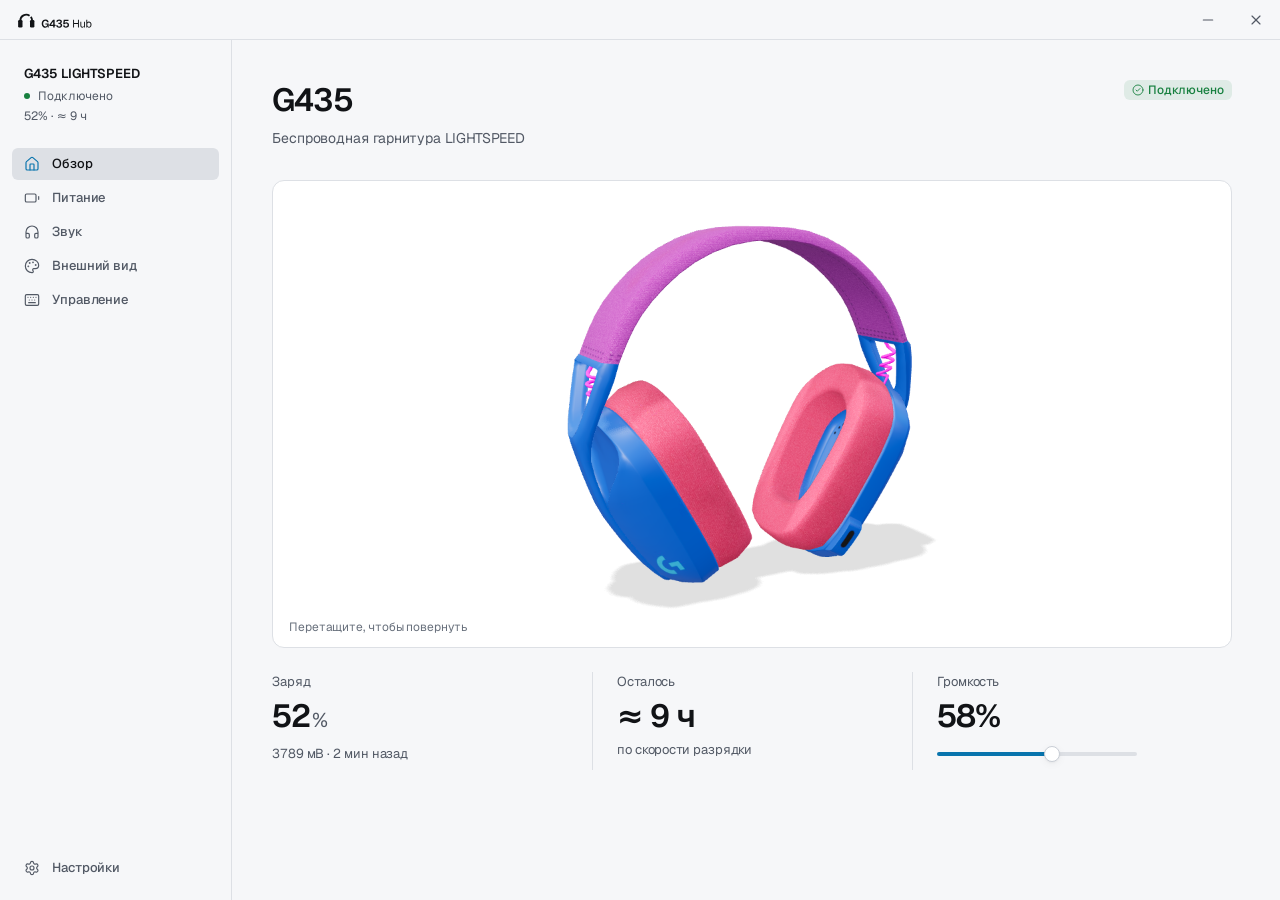
==== hub/ui/index.html @ 9da5a619 "G435 Hub 1.0.0 Battery level, volume and a 3D model for the Logitech G435 LIGHTSPEED (dongle 046D:0A" ====
<!doctype html>
<html lang="ru">
<head>
<meta charset="utf-8">
<meta name="viewport" content="width=device-width, initial-scale=1">
<title>G435 Hub</title>
<link rel="icon" href="brand/favicon.svg" type="image/svg+xml">
<link rel="stylesheet" href="fonts/fonts.css">
<link rel="stylesheet" href="tokens.css">
<link rel="stylesheet" href="components.css">
<link rel="stylesheet" href="app.css">
<script type="importmap">
{ "imports": { "three": "./vendor/three.module.js", "three/addons/": "./vendor/addons/" } }
</script>
</head>
<body>
<header class="titlebar" data-tauri-drag-region>
  <span class="titlebar__logo" data-tauri-drag-region aria-label="G435 Hub">
    <svg class="logo" viewBox="0 0 124 32" aria-hidden="true" data-tauri-drag-region><use href="#logo-full"/></svg>
  </span>
  <div class="titlebar__controls">
    <button class="win-btn" id="btn-min" aria-label="Свернуть" title="Свернуть"><svg class="icon"><use href="icons.svg#i-minus"/></svg></button>
    <button class="win-btn win-btn--close" id="btn-close" aria-label="Закрыть в трей" title="Закрыть. Заряд останется в трее"><svg class="icon"><use href="icons.svg#i-x"/></svg></button>
  </div>
</header>

<div class="shell">
  <nav class="sidebar" aria-label="Разделы">
    <div class="device" id="device">
      <p class="device__name">G435 LIGHTSPEED</p>
      <p class="device__status"><span class="dot" id="dev-dot"></span><span id="dev-status">Поиск донгла…</span></p>
      <p class="device__battery num" id="dev-battery"></p>
    </div>
    <ul class="nav">
      <li><a class="nav__item" href="#overview" data-route="overview"><svg class="icon"><use href="icons.svg#i-house"/></svg>Обзор</a></li>
      <li><a class="nav__item" href="#power" data-route="power"><svg class="icon"><use href="icons.svg#i-battery"/></svg>Питание</a></li>
      <li><a class="nav__item" href="#sound" data-route="sound"><svg class="icon"><use href="icons.svg#i-headphones"/></svg>Звук</a></li>
      <li><a class="nav__item" href="#look" data-route="look"><svg class="icon"><use href="icons.svg#i-palette"/></svg>Внешний вид</a></li>
      <li><a class="nav__item" href="#controls" data-route="controls"><svg class="icon"><use href="icons.svg#i-keyboard"/></svg>Управление</a></li>
    </ul>
    <ul class="nav nav--bottom">
      <li><a class="nav__item" href="#settings" data-route="settings"><svg class="icon"><use href="icons.svg#i-settings"/></svg>Настройки</a></li>
    </ul>
  </nav>

  <main class="main" id="main">
    <!-- ===================== Обзор ===================== -->
    <section class="page page--wide" data-page="overview" aria-labelledby="h-overview">
      <header class="page__head">
        <div>
          <h1 class="t-h1" id="h-overview">G435</h1>
          <p class="page__lead">Беспроводная гарнитура LIGHTSPEED</p>
        </div>
        <span class="badge" id="ov-badge">Поиск донгла…</span>
      </header>
      <div class="stage" data-stage>
        <div class="stage__empty" id="ov-empty" hidden></div>
      </div>
      <dl class="stats" id="ov-stats">
        <div class="stat">
          <dt>Заряд</dt>
          <dd class="stat__value num" id="ov-pct"><span class="skeleton" style="width:72px;height:32px"></span></dd>
          <dd class="stat__meta num" id="ov-mv"></dd>
        </div>
        <div class="stat">
          <dt>Осталось</dt>
          <dd class="stat__value num" id="ov-left"><span class="skeleton" style="width:64px;height:32px"></span></dd>
          <dd class="stat__meta" id="ov-left-src"></dd>
        </div>
        <div class="stat">
          <dt>Громкость</dt>
          <dd class="stat__value num" id="ov-vol">—</dd>
          <dd class="stat__meta"><input class="slider" type="range" min="0" max="100" id="ov-vol-range" aria-label="Громкость наушников"></dd>
        </div>
      </dl>
    </section>

    <!-- ===================== Питание ===================== -->
    <section class="page" data-page="power" aria-labelledby="h-power">
      <header class="page__head">
        <div>
          <h1 class="t-h2" id="h-power">Питание</h1>
          <p class="page__lead">Гарнитура сообщает только напряжение, процент — оценка по кривой разрядки.</p>
        </div>
      </header>
      <div id="power-empty" hidden></div>
      <div id="power-body">
        <div class="reading">
          <div>
            <p class="reading__value num"><span id="pw-pct"><span class="skeleton" style="width:120px;height:48px"></span></span><span class="reading__unit">%</span></p>
            <p class="reading__meta num" id="pw-meta"></p>
          </div>
          <div class="reading__aside">
            <span class="badge badge--accent" id="pw-charging" hidden>Заряжается</span>
            <button class="btn btn--primary" id="btn-refresh"><svg class="icon"><use href="icons.svg#i-refresh-cw"/></svg>Обновить заряд</button>
          </div>
        </div>
        <div class="notice notice--warning" id="pw-off" hidden>
          <svg class="icon"><use href="icons.svg#i-power"/></svg>
          <p>Гарнитура выключена — показан последний замер. Включите её, и заряд обновится сам.</p>
        </div>
        <div class="notice" id="pw-deferred" hidden>
          <svg class="icon"><use href="icons.svg#i-clock"/></svg>
          <p>В наушниках играет звук — плановое чтение ждёт паузы, но не дольше 30 минут. Кнопка «Обновить заряд» читает сразу.</p>
        </div>
        <div class="notice notice--error" id="pw-error" hidden>
          <svg class="icon"><use href="icons.svg#i-circle-alert"/></svg>
          <p id="pw-error-text"></p>
        </div>

        <figure class="chart card" id="chart">
          <figcaption class="chart__head">
            <span class="chart__title" id="chart-title">Заряд за сутки</span>
            <span class="chart__legend num" id="chart-range"></span>
          </figcaption>
          <div class="chart__plot" id="chart-plot">
            <svg class="chart__svg" id="chart-svg" role="img" aria-labelledby="chart-title"></svg>
            <div class="chart__tip" id="chart-tip" hidden><strong class="num" id="tip-value"></strong><span class="num" id="tip-time"></span></div>
          </div>
          <div class="chart__empty" id="chart-empty" hidden>
            <p class="t-small">График появится после второго замера. По умолчанию заряд читается раз в 15 минут.</p>
          </div>
          <table class="sr-only" id="chart-table"><caption>Замеры заряда</caption><thead><tr><th>Время</th><th>Заряд</th><th>Напряжение</th></tr></thead><tbody></tbody></table>
        </figure>

        <dl class="rows">
          <div class="row">
            <dt>Осталось<span class="row__hint" id="pw-left-src">Оценка появится после первого замера</span></dt>
            <dd class="num" id="pw-left">—</dd>
          </div>
          <div class="row">
            <dt>Автоопрос<span class="row__hint">Если звука нет больше 20 минут — раз в час, чтобы гарнитура могла выключиться</span></dt>
            <dd>
              <div class="dropdown" id="poll">
                <button class="btn dropdown__trigger" aria-haspopup="listbox" aria-expanded="false"><span>Каждые 15 минут</span><svg class="icon"><use href="icons.svg#i-chevron-down"/></svg></button>
                <ul class="menu menu--right" role="listbox" tabindex="-1">
                  <li class="menu__item" role="option" data-value="5">Каждые 5 минут<svg class="icon"><use href="icons.svg#i-check"/></svg></li>
                  <li class="menu__item" role="option" data-value="15">Каждые 15 минут<svg class="icon"><use href="icons.svg#i-check"/></svg></li>
                  <li class="menu__item" role="option" data-value="30">Каждые 30 минут<svg class="icon"><use href="icons.svg#i-check"/></svg></li>
                  <li class="menu__item" role="option" data-value="0">Только вручную<svg class="icon"><use href="icons.svg#i-check"/></svg></li>
                </ul>
              </div>
            </dd>
          </div>
        </dl>
      </div>
    </section>

    <!-- ===================== Звук ===================== -->
    <section class="page" data-page="sound" aria-labelledby="h-sound">
      <header class="page__head">
        <div>
          <h1 class="t-h2" id="h-sound">Звук</h1>
          <p class="page__lead">Громкость устройств G435 в Windows. Кнопки на чашке меняют её же.</p>
        </div>
      </header>
      <section class="group" aria-labelledby="h-hp">
        <h2 class="group__title" id="h-hp">Наушники</h2>
        <div class="level card" id="lv-headphones">
          <div class="level__head"><span class="level__label">Громкость</span><output class="level__value num" id="v-headphones">—</output></div>
          <div class="level__body">
            <input class="slider" type="range" min="0" max="100" id="r-headphones" aria-label="Громкость наушников">
            <button class="btn btn--icon" id="m-headphones" aria-pressed="false" aria-label="Выключить звук"><svg class="icon"><use href="icons.svg#i-volume-2"/></svg></button>
          </div>
        </div>
      </section>
      <section class="group" aria-labelledby="h-mic">
        <h2 class="group__title" id="h-mic">Микрофон</h2>
        <div class="level card" id="lv-microphone">
          <div class="level__head"><span class="level__label">Уровень записи</span><output class="level__value num" id="v-microphone">—</output></div>
          <div class="level__body">
            <input class="slider" type="range" min="0" max="100" id="r-microphone" aria-label="Уровень микрофона">
            <button class="btn btn--icon" id="m-microphone" aria-pressed="false" aria-label="Выключить микрофон"><svg class="icon"><use href="icons.svg#i-mic"/></svg></button>
          </div>
        </div>
        <p class="group__note">Кнопка mute на гарнитуре глушит микрофон внутри неё и не сообщает об этом компьютеру, поэтому её состояние здесь не видно.</p>
      </section>
    </section>

    <!-- ===================== Внешний вид ===================== -->
    <section class="page page--wide" data-page="look" aria-labelledby="h-look">
      <header class="page__head">
        <div>
          <h1 class="t-h2" id="h-look">Внешний вид</h1>
          <p class="page__lead">Цвет модели в приложении. На гарнитуру не влияет.</p>
        </div>
      </header>
      <div class="stage stage--short" data-stage></div>
      <div class="swatches" role="radiogroup" aria-label="Расцветка" id="swatches"></div>
    </section>

    <!-- ===================== Управление ===================== -->
    <section class="page" data-page="controls" aria-labelledby="h-controls">
      <header class="page__head">
        <div>
          <h1 class="t-h2" id="h-controls">Управление</h1>
          <p class="page__lead">Эти функции живут в прошивке и настраиваются только кнопками на гарнитуре.</p>
        </div>
      </header>
      <dl class="rows combos">
        <div class="row"><dt><kbd>Питание</kbd></dt><dd>Коротко — цвет индикатора показывает заряд: зелёный <span class="nowrap">31–100%</span>, красный <span class="nowrap">15–30%</span>, мигающий красный — меньше 15%.</dd></div>
        <div class="row"><dt><kbd>Mute</kbd><kbd>×2</kbd></dt><dd>Включить или выключить самопрослушивание.</dd></div>
        <div class="row"><dt><kbd>Mute</kbd><kbd>Vol ±</kbd></dt><dd>Громкость самопрослушивания.</dd></div>
        <div class="row"><dt><kbd>Mute</kbd><kbd>Vol ±</kbd><kbd>3 с</kbd></dt><dd>Ограничитель громкости: 85 или 100 дБ.</dd></div>
      </dl>
      <p class="group__note">Без активности гарнитура выключается сама через 30 минут.</p>
    </section>

    <!-- ===================== Настройки ===================== -->
    <section class="page" data-page="settings" aria-labelledby="h-settings">
      <header class="page__head">
        <div>
          <h1 class="t-h2" id="h-settings">Настройки</h1>
          <p class="page__lead">Хаб работает в трее, даже когда окно закрыто.</p>
        </div>
      </header>
      <section class="group" aria-labelledby="h-general">
        <h2 class="group__title" id="h-general">Общие</h2>
        <dl class="rows">
          <div class="row">
            <dt>Тема</dt>
            <dd><div class="segmented" role="radiogroup" aria-label="Тема" id="theme">
              <button role="radio" data-theme-value="system"><svg class="icon"><use href="icons.svg#i-monitor"/></svg>Система</button>
              <button role="radio" data-theme-value="light"><svg class="icon"><use href="icons.svg#i-sun"/></svg>Светлая</button>
              <button role="radio" data-theme-value="dark"><svg class="icon"><use href="icons.svg#i-moon"/></svg>Тёмная</button>
            </div></dd>
          </div>
          <div class="row">
            <dt id="l-autostart">Запускать вместе с Windows<span class="row__hint">Сразу в трей, без окна</span></dt>
            <dd><button class="switch" role="switch" aria-checked="false" aria-labelledby="l-autostart" id="autostart"></button></dd>
          </div>
        </dl>
      </section>
      <section class="group" aria-labelledby="h-alerts">
        <h2 class="group__title" id="h-alerts">Уведомления</h2>
        <dl class="rows">
          <div class="row">
            <dt>Предупреждать о низком заряде<span class="row__hint">Ещё одно уведомление придёт при 5%</span></dt>
            <dd>
              <label class="field field--suffix field--inline" id="alert-field">
                <span class="sr-only">Порог, процентов</span>
                <span class="field__control"><input class="input" id="alert" inputmode="numeric" maxlength="2" value="15"><span class="field__suffix">%</span></span>
                <span class="field__hint" id="alert-hint" hidden>От 5 до 50</span>
              </label>
            </dd>
          </div>
        </dl>
      </section>
      <section class="group" aria-labelledby="h-data">
        <h2 class="group__title" id="h-data">Данные</h2>
        <dl class="rows">
          <div class="row">
            <dt>История заряда<span class="row__hint num" id="hist-count">Хранится 7 дней на этом компьютере</span></dt>
            <dd><button class="btn btn--danger" id="btn-clear">Очистить</button></dd>
          </div>
        </dl>
      </section>
      <section class="group" aria-labelledby="h-about">
        <h2 class="group__title" id="h-about">О программе</h2>
        <dl class="rows about">
          <div class="row"><dt>Версия</dt><dd class="num">0.3.0 · донгл 046D:0ACB</dd></div>
          <div class="row"><dt>Протокол батареи</dt><dd><a href="https://github.com/deddroid/logitech-g435-battery" target="_blank" rel="noopener">deddroid/logitech-g435-battery</a>, MIT</dd></div>
          <div class="row"><dt>3D-модель</dt><dd><a href="https://sketchfab.com/3d-models/fone-logitech-g435-d4cc71d02f6f40a48441f9045fe4e1ae" target="_blank" rel="noopener">Fone Logitech G435</a> — VagnerZNMods, CC-BY-4.0</dd></div>
          <div class="row"><dt>Шрифт и иконки</dt><dd>Geist (OFL), Lucide (ISC)</dd></div>
        </dl>
        <p class="group__note">Неофициальная программа, не связана с Logitech.</p>
      </section>
    </section>
  </main>
</div>

<dialog class="modal" id="modal-clear" aria-labelledby="mc-title">
  <form method="dialog">
    <div class="modal__body">
      <h3 class="modal__title" id="mc-title">Очистить историю заряда?</h3>
      <p class="modal__text">График и оценка «осталось» начнут считаться заново. Текущий заряд не изменится.</p>
    </div>
    <div class="modal__footer">
      <button class="btn btn--ghost" value="cancel">Отмена</button>
      <button class="btn btn--danger" value="confirm" id="mc-confirm">Очистить</button>
    </div>
  </form>
</dialog>
<div class="toasts" id="toasts" aria-live="polite"></div>

<svg width="0" height="0" style="position:absolute" aria-hidden="true">
  <symbol id="logo-full" viewBox="0 0 124 32"><path d="M6.5 17A9.5 9.5 0 0 1 21.31 9.12M23.28 10.89A9.5 9.5 0 0 1 25.5 17" fill="none" stroke="currentColor" stroke-width="3"/><rect x="3" y="16" width="7" height="12" rx="2" fill="currentColor"/><rect x="22" y="16" width="7" height="12" rx="2" fill="currentColor"/><path d="M46.46 28.28L46.46 28.28Q44.68 28.28 43.40 27.45Q42.11 26.61 41.43 25.15Q40.76 23.69 40.76 21.77L40.76 21.77Q40.76 19.88 41.45 18.40Q42.15 16.93 43.45 16.07Q44.75 15.22 46.58 15.22L46.58 15.22Q48.17 15.22 49.25 15.76Q50.33 16.31 50.99 17.28Q51.64 18.25 51.90 19.51L51.90 19.51L49.51 19.64Q49.31 18.53 48.63 17.87Q47.94 17.21 46.60 17.21L46.60 17.21Q45.40 17.21 44.64 17.82Q43.87 18.44 43.49 19.47Q43.12 20.50 43.12 21.77L43.12 21.77Q43.12 23.07 43.49 24.09Q43.86 25.11 44.64 25.70Q45.42 26.29 46.62 26.29L46.62 26.29Q47.55 26.29 48.22 25.90Q48.89 25.52 49.28 24.85Q49.67 24.18 49.70 23.33L49.70 23.33L46.62 23.33L46.62 21.56L51.94 21.56L51.94 28L50.46 28L50.35 26.12Q49.88 27.10 48.83 27.69Q47.78 28.28 46.46 28.28ZM61.44 28L59.15 28L59.15 25.50L52.89 25.50L52.89 23.63L58.79 15.50L61.44 15.50L61.44 23.51L62.94 23.51L62.94 25.50L61.44 25.50L61.44 28ZM59.15 18.48L55.39 23.51L59.15 23.51L59.15 18.48ZM68.61 28.28L68.61 28.28Q66.37 28.28 65.16 27.24Q63.94 26.20 63.86 24.48L63.86 24.48L66.20 24.37Q66.29 25.38 66.94 25.83Q67.59 26.29 68.61 26.29L68.61 26.29Q69.65 26.29 70.37 25.83Q71.09 25.38 71.09 24.37L71.09 24.37Q71.09 23.37 70.40 22.87Q69.72 22.37 68.57 22.37L68.57 22.37L67.48 22.37L67.48 20.55L68.57 20.55Q69.47 20.55 70.08 20.17Q70.69 19.80 70.69 18.90L70.69 18.90Q70.69 18.11 70.18 17.66Q69.67 17.21 68.63 17.21L68.63 17.21Q67.57 17.21 67.04 17.63Q66.51 18.05 66.43 18.74L66.43 18.74L64.08 18.62Q64.26 17.08 65.44 16.15Q66.62 15.22 68.63 15.22L68.63 15.22Q70.74 15.22 71.89 16.15Q73.05 17.08 73.05 18.69L73.05 18.69Q73.05 20.66 70.86 21.35L70.86 21.35Q72.10 21.68 72.77 22.50Q73.45 23.32 73.45 24.50L73.45 24.50Q73.45 25.69 72.85 26.54Q72.25 27.38 71.16 27.83Q70.07 28.28 68.61 28.28ZM79.65 28.28L79.65 28.28Q77.46 28.28 76.26 27.28Q75.05 26.27 74.91 24.64L74.91 24.64L77.25 24.51Q77.39 25.39 78.02 25.83Q78.64 26.27 79.65 26.27L79.65 26.27Q80.79 26.27 81.43 25.65Q82.08 25.02 82.08 23.88L82.08 23.88Q82.08 22.79 81.43 22.13Q80.77 21.47 79.63 21.47L79.63 21.47Q78.84 21.47 78.25 21.81Q77.66 22.15 77.39 22.72L77.39 22.72L75.07 22.72L75.93 15.50L83.59 15.50L83.59 17.49L77.92 17.49L77.52 20.68Q78.50 19.67 80.25 19.67L80.25 19.67Q81.51 19.67 82.46 20.22Q83.40 20.76 83.92 21.72Q84.44 22.68 84.44 23.88L84.44 23.88Q84.44 25.22 83.84 26.20Q83.24 27.19 82.17 27.74Q81.09 28.28 79.65 28.28ZM92.46 28L90.95 28L90.95 15.50L92.46 15.50L92.46 20.98L98.75 20.98L98.75 15.50L100.26 15.50L100.26 28L98.75 28L98.75 22.45L92.46 22.45L92.46 28ZM105.65 28.21L105.65 28.21Q104.26 28.21 103.42 27.27Q102.59 26.33 102.59 24.67L102.59 24.67L102.59 18.67L104.07 18.67L104.07 24.27Q104.07 25.62 104.55 26.27Q105.04 26.91 106.04 26.91L106.04 26.91Q107.15 26.91 107.78 26.20Q108.42 25.48 108.42 24.23L108.42 24.23L108.42 18.67L109.89 18.67L109.89 28L108.49 28L108.49 26.49Q107.71 28.21 105.65 28.21ZM116.37 28.21L116.37 28.21Q115.40 28.21 114.65 27.78Q113.89 27.35 113.49 26.59L113.49 26.59L113.43 28L112.10 28L112.10 15.50L113.57 15.50L113.57 19.97Q113.93 19.39 114.67 18.92Q115.40 18.46 116.37 18.46L116.37 18.46Q117.61 18.46 118.50 19.06Q119.40 19.65 119.89 20.75Q120.39 21.84 120.39 23.33L120.39 23.33Q120.39 24.83 119.89 25.92Q119.40 27.01 118.50 27.61Q117.61 28.21 116.37 28.21ZM116.29 26.80L116.29 26.80Q117.46 26.80 118.15 25.87Q118.84 24.94 118.84 23.33L118.84 23.33Q118.84 21.71 118.15 20.79Q117.46 19.87 116.32 19.87L116.32 19.87Q115.04 19.87 114.30 20.79Q113.57 21.71 113.57 23.33L113.57 23.33Q113.57 24.94 114.30 25.87Q115.02 26.80 116.29 26.80Z" fill="currentColor"/></symbol>
</svg>
<script type="module" src="app.js"></script>
</body>
</html>
---- hub/ui/fonts/fonts.css ----
@font-face{font-family:'Geist';font-style:normal;font-weight:400 600;font-display:block;src:url('geist-cyrillic.woff2') format('woff2');unicode-range:U+0301, U+0400-045F, U+0490-0491, U+04B0-04B1, U+2116;}
@font-face{font-family:'Geist';font-style:normal;font-weight:400 600;font-display:block;src:url('geist-latin.woff2') format('woff2');unicode-range:U+0000-00FF, U+0131, U+0152-0153, U+02BB-02BC, U+02C6, U+02DA, U+02DC, U+0304, U+0308, U+0329, U+2000-206F, U+20AC, U+2122, U+2191, U+2193, U+2212, U+2215, U+FEFF, U+FFFD;}
---- hub/ui/tokens.css ----
/* G435 Hub — дизайн-токены. Единственный источник цветов, шрифта, отступов, радиусов,
   теней и движения. Компоненты и экраны используют только эти переменные.
   Контраст проверен по WCAG 2.1 (scripts в истории коммитов): основной и приглушённый текст
   ≥ 4.5:1 в обеих темах; рамки намеренно низкоконтрастные (~1.3:1). */

:root {
  /* ---------- нейтральная шкала: холодный графит, оттенок ~220° ---------- */
  --n-0: #ffffff;
  --n-50: #f6f7f9;
  --n-100: #eceef1;
  --n-200: #dde0e5;
  --n-400: #9ea5b0;
  --n-500: #69717d;
  --n-600: #525965;
  --n-700: #2c3036;
  --n-800: #1b1d21;
  --n-900: #111316;

  /* ---------- акцент: «Lightspeed cyan», один оттенок, светлота под тему ---------- */
  --cyan-600: #0874ad; /* светлая тема: текст и заливка с белым текстом, 4.9:1 */
  --cyan-700: #06618f; /* светлая тема: нажатие */
  --cyan-300: #38bdf8; /* тёмная тема: текст и заливка с тёмным текстом, 7.9:1 */
  --cyan-200: #7dd3fc; /* тёмная тема: наведение */

  /* ---------- типографика ---------- */
  --font: "Geist", ui-sans-serif, system-ui, sans-serif;
  --w-regular: 400;
  --w-medium: 500;
  --w-semibold: 600;
  /* размер / межстрочный (кратен 4) / трекинг */
  --t-12: 12px; --lh-12: 16px; --ls-12: 0.01em;
  --t-13: 13px; --lh-13: 20px; --ls-13: 0;
  --t-14: 14px; --lh-14: 20px; --ls-14: -0.006em;
  --t-16: 16px; --lh-16: 24px; --ls-16: -0.011em;
  --t-20: 20px; --lh-20: 28px; --ls-20: -0.017em;
  --t-24: 24px; --lh-24: 32px; --ls-24: -0.021em;
  --t-32: 32px; --lh-32: 40px; --ls-32: -0.026em;
  --t-48: 48px; --lh-48: 52px; --ls-48: -0.034em;

  /* ---------- отступы: сетка 4/8 ---------- */
  --s-1: 4px;
  --s-2: 8px;
  --s-3: 12px;
  --s-4: 16px;
  --s-5: 20px;
  --s-6: 24px;
  --s-8: 32px;
  --s-10: 40px;
  --s-12: 48px;
  --s-16: 64px;

  /* ---------- радиусы: два значения ---------- */
  --r-control: 6px; /* кнопки, поля, пункты меню, чипы */
  --r-surface: 12px; /* карточки, модальные окна, всплывающие панели */

  /* ---------- движение ---------- */
  --dur: 160ms;
  --dur-slow: 200ms;
  --ease: cubic-bezier(0.16, 1, 0.3, 1); /* ease-out */

  /* ---------- размеры каркаса ---------- */
  --titlebar-h: 40px;
  --sidebar-w: 232px;
  --control-h: 32px;
  --control-h-lg: 40px;

  color-scheme: light;
}
[data-theme="light"] { color-scheme: light; }

/* ---------- семантика: светлая тема ---------- */
:root,
[data-theme="light"] {
  --bg: var(--n-50);
  --surface: var(--n-0);
  --surface-raised: var(--n-0);
  --hover: var(--n-100);
  --active: var(--n-200);
  --border: var(--n-200);
  --border-strong: #c9ced6;
  --text: var(--n-900);
  --text-muted: var(--n-600);
  --text-subtle: var(--n-500);
  --text-disabled: var(--n-400);

  --accent: var(--cyan-600);
  --accent-hover: var(--cyan-700);
  --accent-text: var(--cyan-600);
  --on-accent: var(--n-0);
  --accent-soft: rgba(8, 116, 173, 0.08);
  --focus-ring: rgba(8, 116, 173, 0.45);

  --success: #17803f;
  --success-soft: rgba(23, 128, 63, 0.1);
  --warning: #a1660c;
  --warning-soft: rgba(161, 102, 12, 0.1);
  --error: #c93838;
  --error-soft: rgba(201, 56, 56, 0.08);

  --shadow-1: 0 1px 2px rgba(17, 19, 22, 0.04);
  --shadow-2: 0 2px 8px rgba(17, 19, 22, 0.05), 0 1px 2px rgba(17, 19, 22, 0.04);
  --shadow-3: 0 12px 32px rgba(17, 19, 22, 0.08), 0 2px 6px rgba(17, 19, 22, 0.04);
  --scrim: rgba(17, 19, 22, 0.32);
  --skeleton: #e7eaee;
  --skeleton-shine: #f1f3f5;
}

/* ---------- семантика: тёмная тема ---------- */
@media (prefers-color-scheme: dark) {
  :root:not([data-theme="light"]) {
    color-scheme: dark;
    --bg: var(--n-900);
    --surface: var(--n-800);
    --surface-raised: #212429;
    --hover: #24272c;
    --active: var(--n-700);
    --border: var(--n-700);
    --border-strong: #3a3f47;
    --text: var(--n-50);
    --text-muted: var(--n-400);
    --text-subtle: var(--n-400);
    --text-disabled: var(--n-500);

    --accent: var(--cyan-300);
    --accent-hover: var(--cyan-200);
    --accent-text: var(--cyan-300);
    --on-accent: var(--n-900);
    --accent-soft: rgba(56, 189, 248, 0.1);
    --focus-ring: rgba(56, 189, 248, 0.5);

    --success: #4cc27a;
    --success-soft: rgba(76, 194, 122, 0.12);
    --warning: #f0b23f;
    --warning-soft: rgba(240, 178, 63, 0.12);
    --error: #ff6b6b;
    --error-soft: rgba(255, 107, 107, 0.12);

    --shadow-1: 0 1px 2px rgba(0, 0, 0, 0.24);
    --shadow-2: 0 2px 8px rgba(0, 0, 0, 0.28), 0 1px 2px rgba(0, 0, 0, 0.2);
    --shadow-3: 0 12px 32px rgba(0, 0, 0, 0.36), 0 2px 6px rgba(0, 0, 0, 0.2);
    --scrim: rgba(0, 0, 0, 0.5);
    --skeleton: #22252a;
    --skeleton-shine: #2a2d33;
  }
}
[data-theme="dark"] {
  color-scheme: dark;
  --bg: var(--n-900);
  --surface: var(--n-800);
  --surface-raised: #212429;
  --hover: #24272c;
  --active: var(--n-700);
  --border: var(--n-700);
  --border-strong: #3a3f47;
  --text: var(--n-50);
  --text-muted: var(--n-400);
  --text-subtle: var(--n-400);
  --text-disabled: var(--n-500);

  --accent: var(--cyan-300);
  --accent-hover: var(--cyan-200);
  --accent-text: var(--cyan-300);
  --on-accent: var(--n-900);
  --accent-soft: rgba(56, 189, 248, 0.1);
  --focus-ring: rgba(56, 189, 248, 0.5);

  --success: #4cc27a;
  --success-soft: rgba(76, 194, 122, 0.12);
  --warning: #f0b23f;
  --warning-soft: rgba(240, 178, 63, 0.12);
  --error: #ff6b6b;
  --error-soft: rgba(255, 107, 107, 0.12);

  --shadow-1: 0 1px 2px rgba(0, 0, 0, 0.24);
  --shadow-2: 0 2px 8px rgba(0, 0, 0, 0.28), 0 1px 2px rgba(0, 0, 0, 0.2);
  --shadow-3: 0 12px 32px rgba(0, 0, 0, 0.36), 0 2px 6px rgba(0, 0, 0, 0.2);
  --scrim: rgba(0, 0, 0, 0.5);
  --skeleton: #22252a;
  --skeleton-shine: #2a2d33;
}

/* ---------- типографские роли ---------- */
.t-display { font: var(--w-semibold) var(--t-48)/var(--lh-48) var(--font); letter-spacing: var(--ls-48); }
.t-h1 { font: var(--w-semibold) var(--t-32)/var(--lh-32) var(--font); letter-spacing: var(--ls-32); }
.t-h2 { font: var(--w-semibold) var(--t-24)/var(--lh-24) var(--font); letter-spacing: var(--ls-24); }
.t-h3 { font: var(--w-semibold) var(--t-20)/var(--lh-20) var(--font); letter-spacing: var(--ls-20); }
.t-body-lg { font: var(--w-regular) var(--t-16)/var(--lh-16) var(--font); letter-spacing: var(--ls-16); }
.t-body { font: var(--w-regular) var(--t-14)/var(--lh-14) var(--font); letter-spacing: var(--ls-14); }
.t-small { font: var(--w-regular) var(--t-13)/var(--lh-13) var(--font); letter-spacing: var(--ls-13); }
.t-caption { font: var(--w-medium) var(--t-12)/var(--lh-12) var(--font); letter-spacing: var(--ls-12); }
.num { font-variant-numeric: tabular-nums; }
---- hub/ui/components.css ----
/* G435 Hub — компоненты. Только токены из tokens.css.
   Классы .is-hover/.is-focus/.is-active — для витрины состояний (components.html). */

/* ---------- база ---------- */
*, *::before, *::after { box-sizing: border-box; }
html, body { margin: 0; }
body {
  background: var(--bg);
  color: var(--text);
  font: var(--w-regular) var(--t-14)/var(--lh-14) var(--font);
  letter-spacing: var(--ls-14);
  -webkit-font-smoothing: antialiased;
  font-feature-settings: "ss01" 0;
}
button, input, select, textarea { font: inherit; color: inherit; letter-spacing: inherit; }
button { cursor: pointer; background: none; border: 0; padding: 0; }
[hidden] { display: none !important; }
::-webkit-scrollbar { width: 8px; height: 8px; }
::-webkit-scrollbar-thumb { background: var(--border-strong); border-radius: var(--r-control); border: 2px solid var(--bg); }
::-webkit-scrollbar-track { background: transparent; }
a { color: var(--accent-text); text-decoration: none; }
a:hover { text-decoration: underline; text-underline-offset: 3px; }
:focus-visible { outline: 2px solid var(--focus-ring); outline-offset: 2px; }
.icon {
  width: 16px; height: 16px; flex: none;
  fill: none; stroke: currentColor; stroke-width: 1.75; stroke-linecap: round; stroke-linejoin: round;
}
.icon--20 { width: 20px; height: 20px; }
.icon--24 { width: 24px; height: 24px; }
.sr-only {
  position: absolute; width: 1px; height: 1px; padding: 0; margin: -1px; overflow: hidden;
  clip: rect(0, 0, 0, 0); white-space: nowrap; border: 0;
}
@keyframes spin { to { transform: rotate(360deg); } }
.spinner { animation: spin 0.9s linear infinite; }

/* ---------- Button ---------- */
.btn {
  position: relative;
  display: inline-flex; align-items: center; justify-content: center; gap: var(--s-2);
  height: var(--control-h); padding: 0 var(--s-3);
  border-radius: var(--r-control);
  border: 1px solid var(--border);
  background: var(--surface);
  color: var(--text);
  font-weight: var(--w-medium); font-size: var(--t-13); line-height: var(--lh-13); letter-spacing: var(--ls-13);
  white-space: nowrap;
  box-shadow: var(--shadow-1);
  transition: background var(--dur) var(--ease), border-color var(--dur) var(--ease), color var(--dur) var(--ease);
}
.btn .icon { margin-left: -2px; }
.btn:hover, .btn.is-hover { background: var(--hover); border-color: var(--border-strong); }
.btn:active, .btn.is-active { background: var(--active); }
.btn:focus-visible, .btn.is-focus { outline: 2px solid var(--focus-ring); outline-offset: 2px; }
.btn--primary { background: var(--accent); border-color: transparent; color: var(--on-accent); }
.btn--primary:hover, .btn--primary.is-hover { background: var(--accent-hover); border-color: transparent; }
.btn--primary:active, .btn--primary.is-active { background: var(--accent-hover); filter: brightness(0.94); }
.btn--ghost { background: transparent; border-color: transparent; box-shadow: none; color: var(--text-muted); }
.btn--ghost:hover, .btn--ghost.is-hover { background: var(--hover); border-color: transparent; color: var(--text); }
.btn--ghost:active, .btn--ghost.is-active { background: var(--active); }
.btn--danger { color: var(--error); }
.btn--danger:hover, .btn--danger.is-hover { background: var(--error-soft); border-color: transparent; }
.btn--lg { height: var(--control-h-lg); padding: 0 var(--s-4); font-size: var(--t-14); line-height: var(--lh-14); }
.btn--icon { width: var(--control-h); padding: 0; }
.btn:disabled, .btn[aria-disabled="true"] {
  cursor: default; box-shadow: none; filter: none;
  background: var(--hover); border-color: transparent; color: var(--text-disabled);
}
.btn--ghost:disabled { background: transparent; }
.btn.is-loading { color: transparent !important; pointer-events: none; }
.btn.is-loading::after {
  content: ""; position: absolute; inset: 0; margin: auto; width: 14px; height: 14px; border-radius: 50%;
  border: 2px solid currentColor; border-right-color: transparent; animation: spin 0.8s linear infinite;
}
.btn--primary.is-loading::after { border-color: var(--on-accent); border-right-color: transparent; }
.btn.is-loading:not(.btn--primary)::after { border-color: var(--text-muted); border-right-color: transparent; }

/* ---------- Input ---------- */
.field { display: grid; gap: var(--s-2); }
.field__label { font-size: var(--t-13); line-height: var(--lh-13); font-weight: var(--w-medium); }
.field__hint { font-size: var(--t-12); line-height: var(--lh-12); color: var(--text-muted); letter-spacing: var(--ls-12); }
.field__control { position: relative; display: flex; align-items: center; }
.input {
  width: 100%; height: var(--control-h); padding: 0 var(--s-3);
  border-radius: var(--r-control); border: 1px solid var(--border); background: var(--surface);
  font-size: var(--t-14); font-variant-numeric: tabular-nums;
  transition: border-color var(--dur) var(--ease), box-shadow var(--dur) var(--ease);
}
.input::placeholder { color: var(--text-subtle); }
.input:hover, .input.is-hover { border-color: var(--border-strong); }
.input:focus-visible, .input.is-focus { outline: none; border-color: var(--accent); box-shadow: 0 0 0 3px var(--accent-soft); }
.input:disabled { background: var(--hover); color: var(--text-disabled); border-color: transparent; cursor: default; }
.field__suffix { position: absolute; right: var(--s-3); color: var(--text-muted); font-size: var(--t-13); pointer-events: none; }
.field--suffix .input { padding-right: var(--s-8); }
.field.is-invalid .input { border-color: var(--error); }
.field.is-invalid .input:focus-visible { box-shadow: 0 0 0 3px var(--error-soft); }
.field.is-invalid .field__hint { color: var(--error); }
.field.is-loading .field__suffix { display: none; }
.field.is-loading .field__control::after {
  content: ""; position: absolute; right: var(--s-3); width: 12px; height: 12px; border-radius: 50%;
  border: 2px solid var(--text-subtle); border-right-color: transparent; animation: spin 0.8s linear infinite;
}

/* ---------- Card ---------- */
.card {
  background: var(--surface); border: 1px solid var(--border); border-radius: var(--r-surface);
  padding: var(--s-6);
}
.card--interactive { cursor: pointer; text-align: left; width: 100%; transition: border-color var(--dur) var(--ease), background var(--dur) var(--ease); }
.card--interactive:hover, .card--interactive.is-hover { border-color: var(--border-strong); background: var(--surface-raised); }
.card--interactive:active, .card--interactive.is-active { background: var(--hover); }
.card--interactive:focus-visible, .card--interactive.is-focus { outline: 2px solid var(--focus-ring); outline-offset: 2px; }
.card--interactive[aria-checked="true"], .card--interactive[aria-pressed="true"] { border-color: var(--accent); box-shadow: 0 0 0 1px var(--accent); }
.card.is-disabled { opacity: 0.5; pointer-events: none; }
.card__title { margin: 0; font-size: var(--t-14); line-height: var(--lh-14); font-weight: var(--w-semibold); }
.card__meta { margin: var(--s-1) 0 0; font-size: var(--t-13); line-height: var(--lh-13); color: var(--text-muted); }

/* ---------- Switch ---------- */
.switch {
  position: relative; display: inline-flex; flex: none; width: 36px; height: 20px; border-radius: 10px;
  background: var(--active); transition: background var(--dur) var(--ease); cursor: pointer;
}
.switch::after {
  content: ""; position: absolute; top: 2px; left: 2px; width: 16px; height: 16px; border-radius: 8px;
  background: var(--n-0); box-shadow: var(--shadow-1); transition: transform var(--dur) var(--ease);
}
.switch[aria-checked="true"] { background: var(--accent); }
.switch[aria-checked="true"]::after { transform: translateX(16px); }
.switch:hover, .switch.is-hover { filter: brightness(0.97); }
.switch:disabled { opacity: 0.45; cursor: default; }

/* ---------- Slider ---------- */
.slider {
  -webkit-appearance: none; appearance: none; width: 100%; height: 20px; margin: 0; background: transparent;
  --fill: 50%; cursor: pointer;
}
.slider::-webkit-slider-runnable-track {
  height: 4px; border-radius: 2px;
  background: linear-gradient(90deg, var(--accent) var(--fill), var(--active) var(--fill));
}
.slider::-webkit-slider-thumb {
  -webkit-appearance: none; width: 16px; height: 16px; margin-top: -6px; border-radius: 8px;
  background: var(--n-0); border: 1px solid var(--border-strong); box-shadow: var(--shadow-2);
  transition: transform var(--dur) var(--ease);
}
.slider:hover::-webkit-slider-thumb { transform: scale(1.08); }
.slider:focus-visible { outline: none; }
.slider:focus-visible::-webkit-slider-thumb { box-shadow: 0 0 0 3px var(--focus-ring); }
.slider:disabled { cursor: default; }
.slider:disabled::-webkit-slider-runnable-track { background: var(--active); }
.slider:disabled::-webkit-slider-thumb { box-shadow: none; }

/* ---------- Segmented control ---------- */
.segmented { display: inline-flex; padding: 2px; gap: 2px; border-radius: var(--r-control); background: var(--hover); }
.segmented button {
  display: inline-flex; align-items: center; gap: var(--s-2); height: 28px; padding: 0 var(--s-3);
  border-radius: var(--r-control); color: var(--text-muted); font-size: var(--t-13); font-weight: var(--w-medium);
  transition: background var(--dur) var(--ease), color var(--dur) var(--ease);
}
.segmented button:hover { color: var(--text); }
.segmented button[aria-checked="true"] { background: var(--surface); color: var(--text); box-shadow: var(--shadow-1); }

/* ---------- Dropdown ---------- */
.dropdown { position: relative; display: inline-block; }
.dropdown__trigger { min-width: 168px; justify-content: space-between; }
.dropdown__trigger .icon { margin: 0 -2px 0 0; color: var(--text-muted); transition: transform var(--dur) var(--ease); }
.dropdown.is-open .dropdown__trigger .icon { transform: rotate(180deg); }
.menu {
  position: absolute; z-index: 40; top: calc(100% + var(--s-1)); left: 0; min-width: 100%;
  padding: var(--s-1); margin: 0; list-style: none;
  background: var(--surface-raised); border: 1px solid var(--border); border-radius: var(--r-control);
  box-shadow: var(--shadow-2);
  opacity: 0; transform: translateY(-4px); pointer-events: none; visibility: hidden;
  transition: opacity var(--dur) var(--ease), transform var(--dur) var(--ease), visibility 0s var(--dur);
}
.dropdown.is-open .menu { opacity: 1; transform: none; pointer-events: auto; visibility: visible; transition-delay: 0s; }
.menu__item {
  display: flex; align-items: center; justify-content: space-between; gap: var(--s-4);
  height: var(--control-h); padding: 0 var(--s-2) 0 var(--s-3); border-radius: var(--r-control);
  font-size: var(--t-13); cursor: pointer; white-space: nowrap;
}
.menu__item .icon { color: var(--accent-text); visibility: hidden; }
.menu__item[aria-selected="true"] .icon { visibility: visible; }
.menu__item:hover, .menu__item.is-active-desc { background: var(--hover); }
.menu__item[aria-disabled="true"] { color: var(--text-disabled); cursor: default; background: none; }

/* ---------- Badge ---------- */
.badge {
  display: inline-flex; align-items: center; gap: var(--s-1); height: 20px; padding: 0 var(--s-2);
  border-radius: var(--r-control); font-size: var(--t-12); line-height: var(--lh-12); font-weight: var(--w-medium);
  background: var(--hover); color: var(--text-muted); white-space: nowrap;
}
.badge .icon { width: 12px; height: 12px; }
.badge--success { background: var(--success-soft); color: var(--success); }
.badge--warning { background: var(--warning-soft); color: var(--warning); }
.badge--error { background: var(--error-soft); color: var(--error); }
.badge--accent { background: var(--accent-soft); color: var(--accent-text); }

/* ---------- Modal ---------- */
.modal {
  padding: 0; border: 1px solid var(--border); border-radius: var(--r-surface);
  background: var(--surface-raised); color: var(--text); box-shadow: var(--shadow-3);
  width: min(400px, calc(100vw - var(--s-8)));
}
.modal::backdrop { background: var(--scrim); }
.modal[open] { animation: modal-in var(--dur-slow) var(--ease); }
.modal[open]::backdrop { animation: fade-in var(--dur-slow) var(--ease); }
@keyframes modal-in { from { opacity: 0; transform: translateY(8px) scale(0.98); } }
@keyframes fade-in { from { opacity: 0; } }
.modal__body { padding: var(--s-6) var(--s-6) var(--s-5); }
.modal__title { margin: 0; font-size: var(--t-16); line-height: var(--lh-16); font-weight: var(--w-semibold); letter-spacing: var(--ls-16); }
.modal__text { margin: var(--s-2) 0 0; color: var(--text-muted); }
.modal__footer {
  display: flex; justify-content: flex-end; gap: var(--s-2);
  padding: var(--s-4) var(--s-6); border-top: 1px solid var(--border);
}

/* ---------- Toast ---------- */
.toasts {
  position: fixed; z-index: 60; right: var(--s-6); bottom: var(--s-6);
  display: grid; gap: var(--s-2); width: min(360px, calc(100vw - var(--s-8)));
}
.toast {
  display: grid; grid-template-columns: auto 1fr auto; gap: var(--s-3); align-items: start;
  padding: var(--s-3) var(--s-3) var(--s-3) var(--s-4);
  background: var(--surface-raised); border: 1px solid var(--border); border-radius: var(--r-surface);
  box-shadow: var(--shadow-3);
  animation: toast-in var(--dur-slow) var(--ease);
}
.toast.is-leaving { opacity: 0; transform: translateY(4px); transition: opacity var(--dur) var(--ease), transform var(--dur) var(--ease); }
@keyframes toast-in { from { opacity: 0; transform: translateY(8px); } }
.toast > .icon { margin-top: 2px; color: var(--text-muted); }
.toast--success > .icon { color: var(--success); }
.toast--error > .icon { color: var(--error); }
.toast__title { margin: 0; font-size: var(--t-13); line-height: var(--lh-13); font-weight: var(--w-medium); }
.toast__text { margin: 0; font-size: var(--t-13); line-height: var(--lh-13); color: var(--text-muted); }
.toast .btn--icon { width: 24px; height: 24px; margin: -2px -2px 0 0; }

/* ---------- Empty state ---------- */
.empty { display: grid; justify-items: start; gap: var(--s-2); max-width: 400px; padding: var(--s-8) 0; }
.empty__icon {
  display: grid; place-items: center; width: 40px; height: 40px; margin-bottom: var(--s-2);
  border-radius: var(--r-control); background: var(--hover); color: var(--text-muted);
}
.empty__title { margin: 0; font-size: var(--t-16); line-height: var(--lh-16); font-weight: var(--w-semibold); letter-spacing: var(--ls-16); }
.empty__text { margin: 0; color: var(--text-muted); }
.empty .btn { margin-top: var(--s-3); }

/* ---------- Skeleton ---------- */
.skeleton {
  display: block; border-radius: var(--r-control);
  background: linear-gradient(90deg, var(--skeleton) 0%, var(--skeleton-shine) 50%, var(--skeleton) 100%) 0 0 / 200% 100%;
  animation: shimmer 1.4s ease-in-out infinite;
}
@keyframes shimmer { from { background-position: 100% 0; } to { background-position: -100% 0; } }

@media (prefers-reduced-motion: reduce) {
  *, *::before, *::after { animation-duration: 0.01ms !important; animation-iteration-count: 1 !important; transition-duration: 0.01ms !important; }
}
---- hub/ui/app.css ----
/* G435 Hub — каркас и экраны. Только токены (tokens.css) и компоненты (components.css). */

html, body { height: 100%; }
body { overflow: hidden; user-select: none; }

/* ---------- строка заголовка ---------- */
.titlebar {
  position: fixed; inset: 0 0 auto 0; z-index: 30; height: var(--titlebar-h);
  display: flex; align-items: center; justify-content: space-between;
  padding-left: var(--s-4);
  background: var(--bg); border-bottom: 1px solid var(--border);
}
.titlebar__logo { display: flex; align-items: center; height: 100%; color: var(--text); }
.logo { display: block; height: 20px; width: 78px; }
.titlebar__controls { display: flex; height: 100%; }
.win-btn {
  display: grid; place-items: center; width: 48px; height: 100%; color: var(--text-muted);
  transition: background var(--dur) var(--ease), color var(--dur) var(--ease);
}
.win-btn:hover { background: var(--hover); color: var(--text); }
.win-btn--close:hover { background: #c42b1c; color: #fff; }
.win-btn:focus-visible { outline-offset: -2px; }

/* ---------- каркас ---------- */
.shell {
  position: fixed; inset: var(--titlebar-h) 0 0 0;
  display: grid; grid-template-columns: var(--sidebar-w) 1fr;
}
.sidebar {
  display: flex; flex-direction: column; gap: var(--s-6);
  padding: var(--s-4) var(--s-3);
  border-right: 1px solid var(--border); background: var(--bg);
  overflow-y: auto;
}
.main { overflow-y: auto; overflow-x: hidden; min-width: 0; background: var(--bg); }

/* устройство в сайдбаре */
.device { padding: var(--s-2) var(--s-3) 0; }
.device p { margin: 0; }
.device__name { font-size: var(--t-13); line-height: var(--lh-13); font-weight: var(--w-semibold); }
.device__status, .device__battery {
  display: flex; align-items: center; gap: var(--s-2);
  font-size: var(--t-12); line-height: var(--lh-12); letter-spacing: var(--ls-12); color: var(--text-muted);
  margin-top: var(--s-1) !important;
}
.dot { width: 6px; height: 6px; border-radius: 50%; background: var(--text-disabled); flex: none; }
.dot--ok { background: var(--success); }
.dot--warn { background: var(--warning); }
.dot--err { background: var(--error); }

/* навигация */
.nav { list-style: none; margin: 0; padding: 0; display: grid; gap: 2px; }
.nav--bottom { margin-top: auto; }
.nav__item {
  display: flex; align-items: center; gap: var(--s-3);
  height: var(--control-h); padding: 0 var(--s-3); border-radius: var(--r-control);
  color: var(--text-muted); font-size: var(--t-13); line-height: var(--lh-13); font-weight: var(--w-medium);
  text-decoration: none !important;
  transition: background var(--dur) var(--ease), color var(--dur) var(--ease);
}
.nav__item:hover { background: var(--hover); color: var(--text); }
.nav__item[aria-current="page"] { background: var(--active); color: var(--text); }
.nav__item[aria-current="page"] .icon { color: var(--accent-text); }
.nav__item:focus-visible { outline-offset: -2px; }

/* ---------- страница ---------- */
.page { display: none; max-width: 720px; padding: var(--s-10) var(--s-10) var(--s-16); }
.page--wide { max-width: 1040px; }
.page.is-active { display: block; animation: page-in var(--dur-slow) var(--ease); }
@keyframes page-in { from { opacity: 0; transform: translateY(4px); } }
.page__head { display: flex; align-items: flex-start; justify-content: space-between; gap: var(--s-6); margin-bottom: var(--s-8); }
.page__head h1 { margin: 0; }
.page__lead { margin: var(--s-2) 0 0; max-width: 56ch; color: var(--text-muted); }

/* ---------- 3D-сцена ---------- */
.stage {
  position: relative; height: clamp(320px, 52vh, 520px);
  border: 1px solid var(--border); border-radius: var(--r-surface);
  background: var(--surface); overflow: hidden;
}
.stage--short { height: clamp(280px, 42vh, 420px); }
.stage canvas { position: absolute; inset: 0; width: 100%; height: 100%; display: block; cursor: grab; touch-action: none; }
.stage canvas:active { cursor: grabbing; }
.stage__hint {
  position: absolute; left: var(--s-4); bottom: var(--s-3); margin: 0;
  font-size: var(--t-12); line-height: var(--lh-12); color: var(--text-subtle); pointer-events: none;
}
.stage__empty { position: absolute; inset: 0; display: grid; align-content: center; padding: 0 var(--s-10); background: var(--surface); z-index: 2; }

/* ---------- показатели обзора ---------- */
.stats { display: grid; grid-template-columns: repeat(3, 1fr); margin: var(--s-6) 0 0; }
.stat { padding: 0 var(--s-6); border-left: 1px solid var(--border); min-width: 0; }
.stat:first-child { padding-left: 0; border-left: 0; }
.stat dt { font-size: var(--t-13); line-height: var(--lh-13); color: var(--text-muted); }
.stat dd { margin: 0; }
.stat__value { margin-top: var(--s-1) !important; font-size: var(--t-32); line-height: var(--lh-32); letter-spacing: var(--ls-32); font-weight: var(--w-semibold); }
.stat__value small { font-size: var(--t-20); font-weight: var(--w-regular); color: var(--text-muted); margin-left: 2px; }
.stat__meta { margin-top: var(--s-1) !important; font-size: var(--t-13); line-height: var(--lh-13); color: var(--text-muted); min-height: var(--lh-13); }
.stat .slider { margin-top: var(--s-1); max-width: 200px; }

/* ---------- питание ---------- */
.reading { display: flex; align-items: flex-end; justify-content: space-between; gap: var(--s-6); margin-bottom: var(--s-6); }
.reading p { margin: 0; }
.reading__value { display: flex; align-items: baseline; font-size: var(--t-48); line-height: var(--lh-48); letter-spacing: var(--ls-48); font-weight: var(--w-semibold); }
.reading__unit { font-size: var(--t-24); line-height: var(--lh-24); letter-spacing: 0; font-weight: var(--w-regular); color: var(--text-muted); margin-left: var(--s-1); }
.reading__meta { margin-top: var(--s-2) !important; color: var(--text-muted); }
.reading__aside { display: flex; align-items: center; gap: var(--s-3); }

.notice {
  display: flex; gap: var(--s-3); align-items: flex-start;
  padding: var(--s-3) var(--s-4); margin-bottom: var(--s-6);
  border-radius: var(--r-control); background: var(--hover); color: var(--text-muted);
}
.notice p { margin: 0; }
.notice .icon { margin-top: 2px; }
.notice--warning { background: var(--warning-soft); color: var(--text); }
.notice--warning .icon { color: var(--warning); }
.notice--error { background: var(--error-soft); color: var(--text); }
.notice--error .icon { color: var(--error); }

/* график */
.chart { margin: 0 0 var(--s-6); padding: var(--s-5) var(--s-6) var(--s-4); }
.chart__head { display: flex; justify-content: space-between; align-items: baseline; margin-bottom: var(--s-4); }
.chart__title { font-size: var(--t-13); line-height: var(--lh-13); font-weight: var(--w-medium); }
.chart__legend { font-size: var(--t-12); line-height: var(--lh-12); color: var(--text-muted); }
.chart__plot { position: relative; height: 168px; }
.chart__svg { position: absolute; inset: 0; width: 100%; height: 100%; overflow: visible; }
.chart__svg .grid { stroke: var(--border); stroke-width: 1; shape-rendering: crispEdges; }
.chart__svg .axis { fill: var(--text-subtle); font: var(--w-regular) var(--t-12)/1 var(--font); font-variant-numeric: tabular-nums; }
.chart__svg .area { fill: var(--accent-soft); }
.chart__svg .line { fill: none; stroke: var(--accent); stroke-width: 2; stroke-linejoin: round; stroke-linecap: round; }
.chart__svg .line--charge { stroke-dasharray: 3 3; }
.chart__svg .cross { stroke: var(--border-strong); stroke-width: 1; shape-rendering: crispEdges; }
.chart__svg .marker { fill: var(--surface); stroke: var(--accent); stroke-width: 2; }
.chart__tip {
  position: absolute; top: 0; z-index: 2; display: grid; gap: 2px; padding: var(--s-2) var(--s-3);
  background: var(--surface-raised); border: 1px solid var(--border); border-radius: var(--r-control);
  box-shadow: var(--shadow-2); pointer-events: none; white-space: nowrap; transform: translateX(-50%);
}
.chart__tip strong { font-size: var(--t-14); line-height: var(--lh-14); font-weight: var(--w-semibold); }
.chart__tip span { font-size: var(--t-12); line-height: var(--lh-12); color: var(--text-muted); }
.chart__empty { height: 168px; display: grid; align-content: center; color: var(--text-muted); }
.chart__empty p { margin: 0; max-width: 44ch; }

/* строки настроек */
.rows { margin: 0; border-top: 1px solid var(--border); }
.row {
  display: flex; align-items: center; justify-content: space-between; gap: var(--s-6);
  min-height: 56px; padding: var(--s-3) 0; border-bottom: 1px solid var(--border);
}
.row dt { display: grid; gap: 2px; font-weight: var(--w-medium); }
.row__hint { font-size: var(--t-13); line-height: var(--lh-13); font-weight: var(--w-regular); color: var(--text-muted); max-width: 48ch; }
.row dd { margin: 0; flex: none; display: flex; align-items: center; font-weight: var(--w-medium); font-variant-numeric: tabular-nums; }
.menu--right { left: auto; right: 0; }
.field--inline { width: 96px; position: relative; }
.field--inline .field__hint { position: absolute; top: 100%; right: 0; margin-top: var(--s-1); white-space: nowrap; }

/* ---------- группы ---------- */
.group { margin-bottom: var(--s-8); }
.group__title { margin: 0 0 var(--s-3); font-size: var(--t-13); line-height: var(--lh-13); font-weight: var(--w-semibold); color: var(--text); }
.group__note { margin: var(--s-3) 0 0; font-size: var(--t-13); line-height: var(--lh-13); color: var(--text-muted); max-width: 60ch; }

/* ---------- звук ---------- */
.level { padding: var(--s-4) var(--s-5); }
.level__head { display: flex; justify-content: space-between; align-items: baseline; }
.level__label { color: var(--text-muted); font-size: var(--t-13); line-height: var(--lh-13); }
.level__value { font-size: var(--t-20); line-height: var(--lh-20); letter-spacing: var(--ls-20); font-weight: var(--w-semibold); }
.level__body { display: flex; align-items: center; gap: var(--s-4); margin-top: var(--s-3); }
.level.is-muted .level__value { color: var(--text-disabled); }
.level.is-muted .slider::-webkit-slider-runnable-track { background: var(--active); }
.level [aria-pressed="true"] { color: var(--error); border-color: transparent; background: var(--error-soft); }
.level.is-unavailable { opacity: 0.5; pointer-events: none; }

/* ---------- внешний вид ---------- */
.swatches { display: grid; grid-template-columns: repeat(3, 1fr); gap: var(--s-3); margin-top: var(--s-4); }
.swatch { display: flex; align-items: center; gap: var(--s-3); padding: var(--s-4); }
.swatch__chips { display: flex; flex: none; }
.swatch__chips i { width: 20px; height: 20px; border-radius: 50%; box-shadow: inset 0 0 0 1px var(--border-strong), 0 0 0 2px var(--surface); }
.swatch__chips i + i { margin-left: -4px; }
.swatch .card__title, .swatch .card__meta { display: block; }
.swatch .card__title { font-weight: var(--w-medium); }

/* ---------- управление ---------- */
.combos .row { align-items: flex-start; padding: var(--s-4) 0; }
.combos dt { display: flex; gap: var(--s-1); align-items: center; flex: none; width: 200px; }
.combos dd { flex: 1; display: block; color: var(--text-muted); }
kbd {
  display: inline-flex; align-items: center; height: 24px; padding: 0 var(--s-2);
  border-radius: var(--r-control); border: 1px solid var(--border); border-bottom-width: 2px;
  background: var(--surface); font: var(--w-medium) var(--t-12)/1 var(--font); color: var(--text);
}

/* ---------- о программе ---------- */
.about dd { display: block; color: var(--text-muted); font-weight: var(--w-regular); flex: 1; text-align: right; }
.nowrap { white-space: nowrap; }

/* ---------- узкие окна и мобильные ---------- */
@media (max-width: 720px) {
  .shell { grid-template-columns: 1fr; inset: var(--titlebar-h) 0 56px 0; }
  .sidebar {
    position: fixed; z-index: 20; inset: auto 0 0 0; height: 56px; flex-direction: row; gap: 0;
    padding: 0 var(--s-2); border-right: 0; border-top: 1px solid var(--border); overflow: visible;
  }
  .device { display: none; }
  .nav { display: flex; flex: 1; gap: 0; }
  .nav li { flex: 1; }
  .nav--bottom { margin: 0; flex: 0 0 20%; }
  .nav__item {
    flex-direction: column; justify-content: center; gap: 2px; height: 56px; padding: 0;
    font-size: var(--t-12); line-height: var(--lh-12); border-radius: 0;
  }
  .nav__item[aria-current="page"] { background: none; }
  .page { padding: var(--s-6) var(--s-4) var(--s-10); }
  .page__head { margin-bottom: var(--s-6); }
  .stats { grid-template-columns: 1fr 1fr; row-gap: var(--s-6); }
  .stat:nth-child(3) { grid-column: 1 / -1; padding-left: 0; border-left: 0; }
  .reading { flex-direction: column; align-items: flex-start; }
  .swatches { grid-template-columns: 1fr; }
  .combos .row { flex-direction: column; gap: var(--s-2); }
  .combos dt { width: auto; }
  .row { flex-wrap: wrap; }
}
@media (max-width: 420px) {
  .nav__item { font-size: 0; gap: 0; }
  .nav__item .icon { width: 20px; height: 20px; }
}
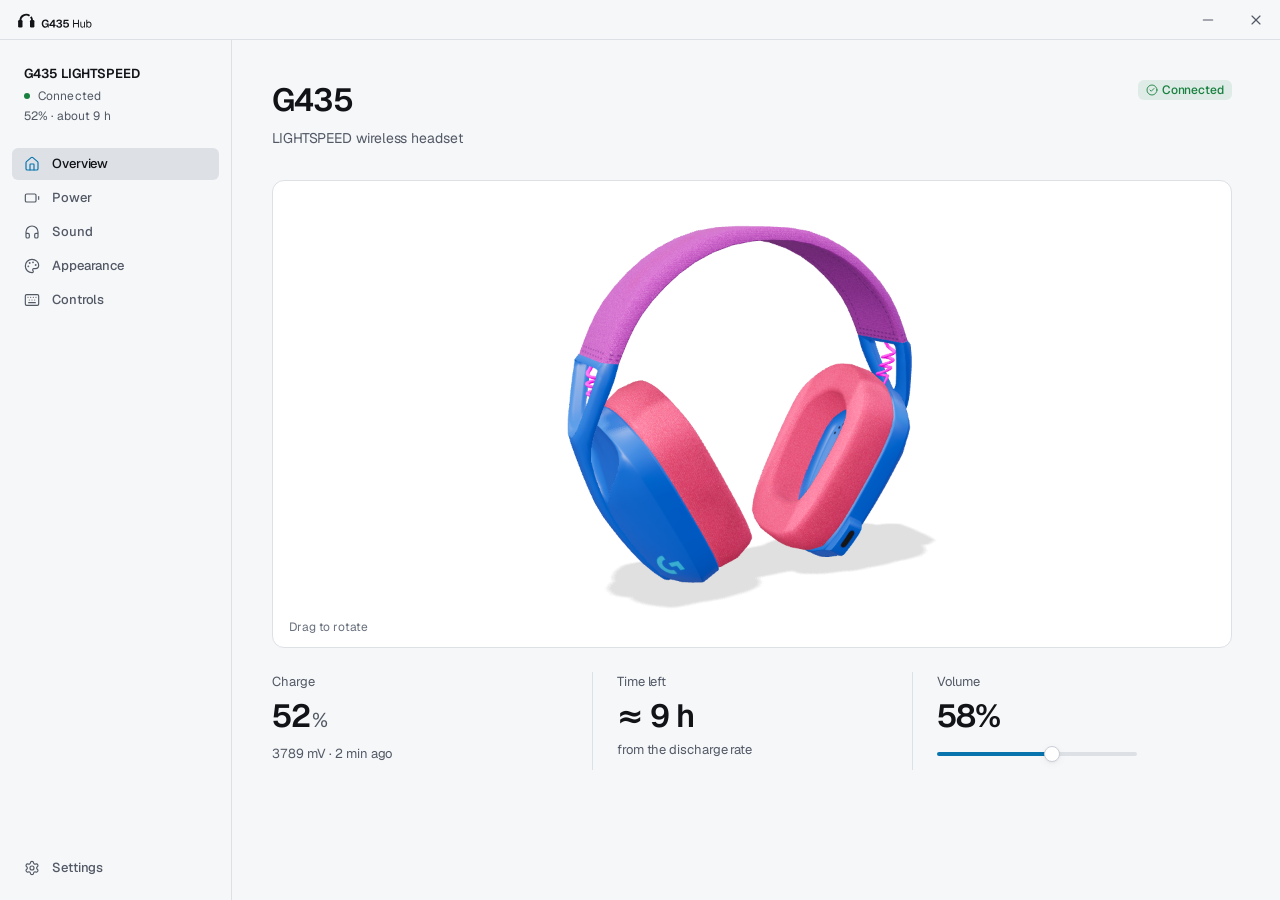
==== commit 9e5f0f69: "1.1.0: English interface, in-app updates, diagnostics, CI and project files - English and Russian UI" ====
--- a/hub/ui/index.html
+++ b/hub/ui/index.html
@@ -1,5 +1,5 @@
 <!doctype html>
-<html lang="ru">
+<html lang="en">
 <head>
 <meta charset="utf-8">
 <meta name="viewport" content="width=device-width, initial-scale=1">
@@ -19,68 +19,68 @@
     <svg class="logo" viewBox="0 0 124 32" aria-hidden="true" data-tauri-drag-region><use href="#logo-full"/></svg>
   </span>
   <div class="titlebar__controls">
-    <button class="win-btn" id="btn-min" aria-label="Свернуть" title="Свернуть"><svg class="icon"><use href="icons.svg#i-minus"/></svg></button>
-    <button class="win-btn win-btn--close" id="btn-close" aria-label="Закрыть в трей" title="Закрыть. Заряд останется в трее"><svg class="icon"><use href="icons.svg#i-x"/></svg></button>
+    <button class="win-btn" id="btn-min" data-i18n-attr="aria-label:win.minimize;title:win.minimize" aria-label="Minimize" title="Minimize"><svg class="icon"><use href="icons.svg#i-minus"/></svg></button>
+    <button class="win-btn win-btn--close" id="btn-close" data-i18n-attr="aria-label:win.close;title:win.close.title" aria-label="Close to tray" title="Close. The battery stays in the tray"><svg class="icon"><use href="icons.svg#i-x"/></svg></button>
   </div>
 </header>
 
 <div class="shell">
-  <nav class="sidebar" aria-label="Разделы">
+  <nav class="sidebar" data-i18n-attr="aria-label:nav.label" aria-label="Sections">
     <div class="device" id="device">
       <p class="device__name">G435 LIGHTSPEED</p>
-      <p class="device__status"><span class="dot" id="dev-dot"></span><span id="dev-status">Поиск донгла…</span></p>
+      <p class="device__status"><span class="dot" id="dev-dot"></span><span id="dev-status" data-i18n="dev.searching">Looking for the dongle…</span></p>
       <p class="device__battery num" id="dev-battery"></p>
     </div>
     <ul class="nav">
-      <li><a class="nav__item" href="#overview" data-route="overview"><svg class="icon"><use href="icons.svg#i-house"/></svg>Обзор</a></li>
-      <li><a class="nav__item" href="#power" data-route="power"><svg class="icon"><use href="icons.svg#i-battery"/></svg>Питание</a></li>
-      <li><a class="nav__item" href="#sound" data-route="sound"><svg class="icon"><use href="icons.svg#i-headphones"/></svg>Звук</a></li>
-      <li><a class="nav__item" href="#look" data-route="look"><svg class="icon"><use href="icons.svg#i-palette"/></svg>Внешний вид</a></li>
-      <li><a class="nav__item" href="#controls" data-route="controls"><svg class="icon"><use href="icons.svg#i-keyboard"/></svg>Управление</a></li>
+      <li><a class="nav__item" href="#overview" data-route="overview"><svg class="icon"><use href="icons.svg#i-house"/></svg><span data-i18n="nav.overview">Overview</span></a></li>
+      <li><a class="nav__item" href="#power" data-route="power"><svg class="icon"><use href="icons.svg#i-battery"/></svg><span data-i18n="nav.power">Power</span></a></li>
+      <li><a class="nav__item" href="#sound" data-route="sound"><svg class="icon"><use href="icons.svg#i-headphones"/></svg><span data-i18n="nav.sound">Sound</span></a></li>
+      <li><a class="nav__item" href="#look" data-route="look"><svg class="icon"><use href="icons.svg#i-palette"/></svg><span data-i18n="nav.look">Appearance</span></a></li>
+      <li><a class="nav__item" href="#controls" data-route="controls"><svg class="icon"><use href="icons.svg#i-keyboard"/></svg><span data-i18n="nav.controls">Controls</span></a></li>
     </ul>
     <ul class="nav nav--bottom">
-      <li><a class="nav__item" href="#settings" data-route="settings"><svg class="icon"><use href="icons.svg#i-settings"/></svg>Настройки</a></li>
+      <li><a class="nav__item" href="#settings" data-route="settings"><svg class="icon"><use href="icons.svg#i-settings"/></svg><span data-i18n="nav.settings">Settings</span></a></li>
     </ul>
   </nav>
 
   <main class="main" id="main">
-    <!-- ===================== Обзор ===================== -->
+    <!-- ===================== Overview ===================== -->
     <section class="page page--wide" data-page="overview" aria-labelledby="h-overview">
       <header class="page__head">
         <div>
           <h1 class="t-h1" id="h-overview">G435</h1>
-          <p class="page__lead">Беспроводная гарнитура LIGHTSPEED</p>
-        </div>
-        <span class="badge" id="ov-badge">Поиск донгла…</span>
+          <p class="page__lead" data-i18n="ov.lead">LIGHTSPEED wireless headset</p>
+        </div>
+        <span class="badge" id="ov-badge">Looking for the dongle…</span>
       </header>
       <div class="stage" data-stage>
         <div class="stage__empty" id="ov-empty" hidden></div>
       </div>
       <dl class="stats" id="ov-stats">
         <div class="stat">
-          <dt>Заряд</dt>
+          <dt data-i18n="stat.charge">Charge</dt>
           <dd class="stat__value num" id="ov-pct"><span class="skeleton" style="width:72px;height:32px"></span></dd>
           <dd class="stat__meta num" id="ov-mv"></dd>
         </div>
         <div class="stat">
-          <dt>Осталось</dt>
+          <dt data-i18n="stat.left">Time left</dt>
           <dd class="stat__value num" id="ov-left"><span class="skeleton" style="width:64px;height:32px"></span></dd>
           <dd class="stat__meta" id="ov-left-src"></dd>
         </div>
         <div class="stat">
-          <dt>Громкость</dt>
+          <dt data-i18n="stat.volume">Volume</dt>
           <dd class="stat__value num" id="ov-vol">—</dd>
-          <dd class="stat__meta"><input class="slider" type="range" min="0" max="100" id="ov-vol-range" aria-label="Громкость наушников"></dd>
+          <dd class="stat__meta"><input class="slider" type="range" min="0" max="100" id="ov-vol-range" data-i18n-attr="aria-label:stat.volume.aria" aria-label="Headphone volume"></dd>
         </div>
       </dl>
     </section>
 
-    <!-- ===================== Питание ===================== -->
+    <!-- ===================== Power ===================== -->
     <section class="page" data-page="power" aria-labelledby="h-power">
       <header class="page__head">
         <div>
-          <h1 class="t-h2" id="h-power">Питание</h1>
-          <p class="page__lead">Гарнитура сообщает только напряжение, процент — оценка по кривой разрядки.</p>
+          <h1 class="t-h2" id="h-power" data-i18n="pw.title">Power</h1>
+          <p class="page__lead" data-i18n="pw.lead">The headset reports only its voltage; the percentage is an estimate from the discharge curve.</p>
         </div>
       </header>
       <div id="power-empty" hidden></div>
@@ -91,17 +91,17 @@
             <p class="reading__meta num" id="pw-meta"></p>
           </div>
           <div class="reading__aside">
-            <span class="badge badge--accent" id="pw-charging" hidden>Заряжается</span>
-            <button class="btn btn--primary" id="btn-refresh"><svg class="icon"><use href="icons.svg#i-refresh-cw"/></svg>Обновить заряд</button>
+            <span class="badge badge--accent" id="pw-charging" data-i18n="pw.charging" hidden>Charging</span>
+            <button class="btn btn--primary" id="btn-refresh"><svg class="icon"><use href="icons.svg#i-refresh-cw"/></svg><span data-i18n="pw.refresh">Refresh battery</span></button>
           </div>
         </div>
         <div class="notice notice--warning" id="pw-off" hidden>
           <svg class="icon"><use href="icons.svg#i-power"/></svg>
-          <p>Гарнитура выключена — показан последний замер. Включите её, и заряд обновится сам.</p>
+          <p data-i18n="pw.off">The headset is off, so the last reading is shown. Switch it on and the charge updates by itself.</p>
         </div>
         <div class="notice" id="pw-deferred" hidden>
           <svg class="icon"><use href="icons.svg#i-clock"/></svg>
-          <p>В наушниках играет звук — плановое чтение ждёт паузы, но не дольше 30 минут. Кнопка «Обновить заряд» читает сразу.</p>
+          <p data-i18n="pw.deferred">Audio is playing, so the scheduled read waits for a pause (30 minutes at most). “Refresh battery” reads right away.</p>
         </div>
         <div class="notice notice--error" id="pw-error" hidden>
           <svg class="icon"><use href="icons.svg#i-circle-alert"/></svg>
@@ -110,7 +110,7 @@
 
         <figure class="chart card" id="chart">
           <figcaption class="chart__head">
-            <span class="chart__title" id="chart-title">Заряд за сутки</span>
+            <span class="chart__title" id="chart-title">Battery over the last 24 hours</span>
             <span class="chart__legend num" id="chart-range"></span>
           </figcaption>
           <div class="chart__plot" id="chart-plot">
@@ -118,26 +118,26 @@
             <div class="chart__tip" id="chart-tip" hidden><strong class="num" id="tip-value"></strong><span class="num" id="tip-time"></span></div>
           </div>
           <div class="chart__empty" id="chart-empty" hidden>
-            <p class="t-small">График появится после второго замера. По умолчанию заряд читается раз в 15 минут.</p>
-          </div>
-          <table class="sr-only" id="chart-table"><caption>Замеры заряда</caption><thead><tr><th>Время</th><th>Заряд</th><th>Напряжение</th></tr></thead><tbody></tbody></table>
+            <p class="t-small" data-i18n="chart.empty">The chart appears after the second reading. By default the battery is read every 15 minutes.</p>
+          </div>
+          <table class="sr-only" id="chart-table"><caption data-i18n="chart.caption">Battery readings</caption><thead><tr><th data-i18n="chart.time">Time</th><th data-i18n="chart.charge">Charge</th><th data-i18n="chart.voltage">Voltage</th></tr></thead><tbody></tbody></table>
         </figure>
 
         <dl class="rows">
           <div class="row">
-            <dt>Осталось<span class="row__hint" id="pw-left-src">Оценка появится после первого замера</span></dt>
+            <dt><span data-i18n="pw.left">Time left</span><span class="row__hint" id="pw-left-src">The estimate appears after the first reading</span></dt>
             <dd class="num" id="pw-left">—</dd>
           </div>
           <div class="row">
-            <dt>Автоопрос<span class="row__hint">Если звука нет больше 20 минут — раз в час, чтобы гарнитура могла выключиться</span></dt>
+            <dt><span data-i18n="pw.poll">Auto-refresh</span><span class="row__hint" data-i18n="pw.poll.hint">After 20 minutes without audio it reads once an hour, so the headset can switch itself off</span></dt>
             <dd>
               <div class="dropdown" id="poll">
-                <button class="btn dropdown__trigger" aria-haspopup="listbox" aria-expanded="false"><span>Каждые 15 минут</span><svg class="icon"><use href="icons.svg#i-chevron-down"/></svg></button>
+                <button class="btn dropdown__trigger" aria-haspopup="listbox" aria-expanded="false"><span>Every 15 minutes</span><svg class="icon"><use href="icons.svg#i-chevron-down"/></svg></button>
                 <ul class="menu menu--right" role="listbox" tabindex="-1">
-                  <li class="menu__item" role="option" data-value="5">Каждые 5 минут<svg class="icon"><use href="icons.svg#i-check"/></svg></li>
-                  <li class="menu__item" role="option" data-value="15">Каждые 15 минут<svg class="icon"><use href="icons.svg#i-check"/></svg></li>
-                  <li class="menu__item" role="option" data-value="30">Каждые 30 минут<svg class="icon"><use href="icons.svg#i-check"/></svg></li>
-                  <li class="menu__item" role="option" data-value="0">Только вручную<svg class="icon"><use href="icons.svg#i-check"/></svg></li>
+                  <li class="menu__item" role="option" data-value="5"><span data-i18n="poll.5">Every 5 minutes</span><svg class="icon"><use href="icons.svg#i-check"/></svg></li>
+                  <li class="menu__item" role="option" data-value="15"><span data-i18n="poll.15">Every 15 minutes</span><svg class="icon"><use href="icons.svg#i-check"/></svg></li>
+                  <li class="menu__item" role="option" data-value="30"><span data-i18n="poll.30">Every 30 minutes</span><svg class="icon"><use href="icons.svg#i-check"/></svg></li>
+                  <li class="menu__item" role="option" data-value="0"><span data-i18n="poll.0">Manually only</span><svg class="icon"><use href="icons.svg#i-check"/></svg></li>
                 </ul>
               </div>
             </dd>
@@ -146,124 +146,158 @@
       </div>
     </section>
 
-    <!-- ===================== Звук ===================== -->
+    <!-- ===================== Sound ===================== -->
     <section class="page" data-page="sound" aria-labelledby="h-sound">
       <header class="page__head">
         <div>
-          <h1 class="t-h2" id="h-sound">Звук</h1>
-          <p class="page__lead">Громкость устройств G435 в Windows. Кнопки на чашке меняют её же.</p>
+          <h1 class="t-h2" id="h-sound" data-i18n="snd.title">Sound</h1>
+          <p class="page__lead" data-i18n="snd.lead">Volume of the G435 devices in Windows. The buttons on the ear cup change the same level.</p>
         </div>
       </header>
       <section class="group" aria-labelledby="h-hp">
-        <h2 class="group__title" id="h-hp">Наушники</h2>
+        <h2 class="group__title" id="h-hp" data-i18n="snd.hp">Headphones</h2>
         <div class="level card" id="lv-headphones">
-          <div class="level__head"><span class="level__label">Громкость</span><output class="level__value num" id="v-headphones">—</output></div>
+          <div class="level__head"><span class="level__label" data-i18n="snd.volume">Volume</span><output class="level__value num" id="v-headphones">—</output></div>
           <div class="level__body">
-            <input class="slider" type="range" min="0" max="100" id="r-headphones" aria-label="Громкость наушников">
-            <button class="btn btn--icon" id="m-headphones" aria-pressed="false" aria-label="Выключить звук"><svg class="icon"><use href="icons.svg#i-volume-2"/></svg></button>
+            <input class="slider" type="range" min="0" max="100" id="r-headphones" data-i18n-attr="aria-label:snd.hp.aria" aria-label="Headphone volume">
+            <button class="btn btn--icon" id="m-headphones" aria-pressed="false" aria-label="Mute"><svg class="icon"><use href="icons.svg#i-volume-2"/></svg></button>
           </div>
         </div>
       </section>
       <section class="group" aria-labelledby="h-mic">
-        <h2 class="group__title" id="h-mic">Микрофон</h2>
+        <h2 class="group__title" id="h-mic" data-i18n="snd.mic">Microphone</h2>
         <div class="level card" id="lv-microphone">
-          <div class="level__head"><span class="level__label">Уровень записи</span><output class="level__value num" id="v-microphone">—</output></div>
+          <div class="level__head"><span class="level__label" data-i18n="snd.rec">Recording level</span><output class="level__value num" id="v-microphone">—</output></div>
           <div class="level__body">
-            <input class="slider" type="range" min="0" max="100" id="r-microphone" aria-label="Уровень микрофона">
-            <button class="btn btn--icon" id="m-microphone" aria-pressed="false" aria-label="Выключить микрофон"><svg class="icon"><use href="icons.svg#i-mic"/></svg></button>
-          </div>
-        </div>
-        <p class="group__note">Кнопка mute на гарнитуре глушит микрофон внутри неё и не сообщает об этом компьютеру, поэтому её состояние здесь не видно.</p>
-      </section>
-    </section>
-
-    <!-- ===================== Внешний вид ===================== -->
+            <input class="slider" type="range" min="0" max="100" id="r-microphone" data-i18n-attr="aria-label:snd.mic.aria" aria-label="Microphone level">
+            <button class="btn btn--icon" id="m-microphone" aria-pressed="false" aria-label="Mute"><svg class="icon"><use href="icons.svg#i-mic"/></svg></button>
+          </div>
+        </div>
+        <p class="group__note" data-i18n="snd.note">The mute button on the headset silences the microphone inside it and does not tell the computer, so its state is not visible here.</p>
+      </section>
+    </section>
+
+    <!-- ===================== Appearance ===================== -->
     <section class="page page--wide" data-page="look" aria-labelledby="h-look">
       <header class="page__head">
         <div>
-          <h1 class="t-h2" id="h-look">Внешний вид</h1>
-          <p class="page__lead">Цвет модели в приложении. На гарнитуру не влияет.</p>
+          <h1 class="t-h2" id="h-look" data-i18n="look.title">Appearance</h1>
+          <p class="page__lead" data-i18n="look.lead">The model colour in the app. The headset itself is not changed.</p>
         </div>
       </header>
       <div class="stage stage--short" data-stage></div>
-      <div class="swatches" role="radiogroup" aria-label="Расцветка" id="swatches"></div>
-    </section>
-
-    <!-- ===================== Управление ===================== -->
+      <div class="swatches" role="radiogroup" data-i18n-attr="aria-label:look.aria" aria-label="Colourway" id="swatches"></div>
+    </section>
+
+    <!-- ===================== Controls ===================== -->
     <section class="page" data-page="controls" aria-labelledby="h-controls">
       <header class="page__head">
         <div>
-          <h1 class="t-h2" id="h-controls">Управление</h1>
-          <p class="page__lead">Эти функции живут в прошивке и настраиваются только кнопками на гарнитуре.</p>
+          <h1 class="t-h2" id="h-controls" data-i18n="ctl.title">Controls</h1>
+          <p class="page__lead" data-i18n="ctl.lead">These features live in the headset firmware and are set only with its buttons.</p>
         </div>
       </header>
       <dl class="rows combos">
-        <div class="row"><dt><kbd>Питание</kbd></dt><dd>Коротко — цвет индикатора показывает заряд: зелёный <span class="nowrap">31–100%</span>, красный <span class="nowrap">15–30%</span>, мигающий красный — меньше 15%.</dd></div>
-        <div class="row"><dt><kbd>Mute</kbd><kbd>×2</kbd></dt><dd>Включить или выключить самопрослушивание.</dd></div>
-        <div class="row"><dt><kbd>Mute</kbd><kbd>Vol ±</kbd></dt><dd>Громкость самопрослушивания.</dd></div>
-        <div class="row"><dt><kbd>Mute</kbd><kbd>Vol ±</kbd><kbd>3 с</kbd></dt><dd>Ограничитель громкости: 85 или 100 дБ.</dd></div>
+        <div class="row"><dt><kbd data-i18n="ctl.power">Power</kbd></dt><dd data-i18n-html="ctl.power.text"></dd></div>
+        <div class="row"><dt><kbd>Mute</kbd><kbd>×2</kbd></dt><dd data-i18n="ctl.mute2.text">Turn sidetone on or off.</dd></div>
+        <div class="row"><dt><kbd>Mute</kbd><kbd>Vol ±</kbd></dt><dd data-i18n="ctl.mutevol.text">Sidetone volume.</dd></div>
+        <div class="row"><dt><kbd>Mute</kbd><kbd>Vol ±</kbd><kbd data-i18n="ctl.3s">3 s</kbd></dt><dd data-i18n="ctl.limit.text">Volume limiter: 85 or 100 dB.</dd></div>
       </dl>
-      <p class="group__note">Без активности гарнитура выключается сама через 30 минут.</p>
-    </section>
-
-    <!-- ===================== Настройки ===================== -->
+      <p class="group__note" data-i18n="ctl.note">With no activity the headset switches itself off after 30 minutes.</p>
+    </section>
+
+    <!-- ===================== Settings ===================== -->
     <section class="page" data-page="settings" aria-labelledby="h-settings">
       <header class="page__head">
         <div>
-          <h1 class="t-h2" id="h-settings">Настройки</h1>
-          <p class="page__lead">Хаб работает в трее, даже когда окно закрыто.</p>
+          <h1 class="t-h2" id="h-settings" data-i18n="set.title">Settings</h1>
+          <p class="page__lead" data-i18n="set.lead">The hub keeps running in the tray when the window is closed.</p>
         </div>
       </header>
       <section class="group" aria-labelledby="h-general">
-        <h2 class="group__title" id="h-general">Общие</h2>
-        <dl class="rows">
-          <div class="row">
-            <dt>Тема</dt>
-            <dd><div class="segmented" role="radiogroup" aria-label="Тема" id="theme">
-              <button role="radio" data-theme-value="system"><svg class="icon"><use href="icons.svg#i-monitor"/></svg>Система</button>
-              <button role="radio" data-theme-value="light"><svg class="icon"><use href="icons.svg#i-sun"/></svg>Светлая</button>
-              <button role="radio" data-theme-value="dark"><svg class="icon"><use href="icons.svg#i-moon"/></svg>Тёмная</button>
+        <h2 class="group__title" id="h-general" data-i18n="set.general">General</h2>
+        <dl class="rows">
+          <div class="row">
+            <dt data-i18n="set.theme">Theme</dt>
+            <dd><div class="segmented" role="radiogroup" data-i18n-attr="aria-label:set.theme" aria-label="Theme" id="theme">
+              <button role="radio" data-theme-value="system"><svg class="icon"><use href="icons.svg#i-monitor"/></svg><span data-i18n="theme.system">System</span></button>
+              <button role="radio" data-theme-value="light"><svg class="icon"><use href="icons.svg#i-sun"/></svg><span data-i18n="theme.light">Light</span></button>
+              <button role="radio" data-theme-value="dark"><svg class="icon"><use href="icons.svg#i-moon"/></svg><span data-i18n="theme.dark">Dark</span></button>
             </div></dd>
           </div>
           <div class="row">
-            <dt id="l-autostart">Запускать вместе с Windows<span class="row__hint">Сразу в трей, без окна</span></dt>
+            <dt id="l-language" data-i18n="set.lang">Language</dt>
+            <dd><div class="segmented" role="radiogroup" data-i18n-attr="aria-label:set.lang" aria-label="Language" id="language">
+              <button role="radio" data-language-value="auto"><svg class="icon"><use href="icons.svg#i-monitor"/></svg><span data-i18n="lang.auto">System</span></button>
+              <button role="radio" data-language-value="en">English</button>
+              <button role="radio" data-language-value="ru">Русский</button>
+            </div></dd>
+          </div>
+          <div class="row">
+            <dt id="l-autostart"><span data-i18n="set.autostart">Start with Windows</span><span class="row__hint" data-i18n="set.autostart.hint">Straight to the tray, no window</span></dt>
             <dd><button class="switch" role="switch" aria-checked="false" aria-labelledby="l-autostart" id="autostart"></button></dd>
           </div>
         </dl>
       </section>
       <section class="group" aria-labelledby="h-alerts">
-        <h2 class="group__title" id="h-alerts">Уведомления</h2>
-        <dl class="rows">
-          <div class="row">
-            <dt>Предупреждать о низком заряде<span class="row__hint">Ещё одно уведомление придёт при 5%</span></dt>
+        <h2 class="group__title" id="h-alerts" data-i18n="set.notifications">Notifications</h2>
+        <dl class="rows">
+          <div class="row">
+            <dt><span data-i18n="set.alert">Warn about low battery</span><span class="row__hint" data-i18n="set.alert.hint">One more notification arrives at 5%</span></dt>
             <dd>
               <label class="field field--suffix field--inline" id="alert-field">
-                <span class="sr-only">Порог, процентов</span>
+                <span class="sr-only" data-i18n="set.alert.sr">Threshold, percent</span>
                 <span class="field__control"><input class="input" id="alert" inputmode="numeric" maxlength="2" value="15"><span class="field__suffix">%</span></span>
-                <span class="field__hint" id="alert-hint" hidden>От 5 до 50</span>
+                <span class="field__hint" id="alert-hint" data-i18n="set.alert.invalid" hidden>From 5 to 50</span>
               </label>
             </dd>
           </div>
         </dl>
       </section>
       <section class="group" aria-labelledby="h-data">
-        <h2 class="group__title" id="h-data">Данные</h2>
-        <dl class="rows">
-          <div class="row">
-            <dt>История заряда<span class="row__hint num" id="hist-count">Хранится 7 дней на этом компьютере</span></dt>
-            <dd><button class="btn btn--danger" id="btn-clear">Очистить</button></dd>
+        <h2 class="group__title" id="h-data" data-i18n="set.data">Data</h2>
+        <dl class="rows">
+          <div class="row">
+            <dt><span data-i18n="set.history">Battery history</span><span class="row__hint num" id="hist-count">Kept for 7 days on this computer</span></dt>
+            <dd><button class="btn btn--danger" id="btn-clear" data-i18n="set.clear">Clear</button></dd>
+          </div>
+        </dl>
+      </section>
+      <section class="group" aria-labelledby="h-updates">
+        <h2 class="group__title" id="h-updates" data-i18n="set.updates">Updates</h2>
+        <dl class="rows">
+          <div class="row">
+            <dt id="l-autoupdate"><span data-i18n="set.autoupdate">Check automatically</span><span class="row__hint" data-i18n="set.autoupdate.hint">When the window opens. This is the only time the app uses the network: it asks github.com for the latest version number.</span></dt>
+            <dd><button class="switch" role="switch" aria-checked="true" aria-labelledby="l-autoupdate" id="autoupdate"></button></dd>
+          </div>
+          <div class="row">
+            <dt><span data-i18n="upd.title">Check for updates</span><span class="row__hint" id="upd-status" role="status"></span></dt>
+            <dd><button class="btn" id="btn-update" data-i18n="upd.check">Check now</button></dd>
+          </div>
+        </dl>
+      </section>
+      <section class="group" aria-labelledby="h-support">
+        <h2 class="group__title" id="h-support" data-i18n="set.support">Support</h2>
+        <dl class="rows">
+          <div class="row">
+            <dt><span data-i18n="set.diag">Diagnostics</span><span class="row__hint" data-i18n="set.diag.hint">Versions and the last readings, no personal data. Paste it into a bug report.</span></dt>
+            <dd><button class="btn" id="btn-diag" data-i18n="set.diag.copy">Copy</button></dd>
+          </div>
+          <div class="row">
+            <dt><span data-i18n="set.issue">Report a problem</span><span class="row__hint" data-i18n="set.issue.hint">Opens GitHub in your browser</span></dt>
+            <dd><a class="btn" id="btn-issue" href="https://github.com/minchiki/g435-hub/issues/new/choose" target="_blank" rel="noopener" data-i18n="set.issue.open">Open</a></dd>
           </div>
         </dl>
       </section>
       <section class="group" aria-labelledby="h-about">
-        <h2 class="group__title" id="h-about">О программе</h2>
+        <h2 class="group__title" id="h-about" data-i18n="set.about">About</h2>
         <dl class="rows about">
-          <div class="row"><dt>Версия</dt><dd class="num">0.3.0 · донгл 046D:0ACB</dd></div>
-          <div class="row"><dt>Протокол батареи</dt><dd><a href="https://github.com/deddroid/logitech-g435-battery" target="_blank" rel="noopener">deddroid/logitech-g435-battery</a>, MIT</dd></div>
-          <div class="row"><dt>3D-модель</dt><dd><a href="https://sketchfab.com/3d-models/fone-logitech-g435-d4cc71d02f6f40a48441f9045fe4e1ae" target="_blank" rel="noopener">Fone Logitech G435</a> — VagnerZNMods, CC-BY-4.0</dd></div>
-          <div class="row"><dt>Шрифт и иконки</dt><dd>Geist (OFL), Lucide (ISC)</dd></div>
-        </dl>
-        <p class="group__note">Неофициальная программа, не связана с Logitech.</p>
+          <div class="row"><dt data-i18n="about.version">Version</dt><dd class="num"><span id="about-version"></span> · dongle 046D:0ACB</dd></div>
+          <div class="row"><dt data-i18n="about.protocol">Battery protocol</dt><dd><a href="https://github.com/deddroid/logitech-g435-battery" target="_blank" rel="noopener">deddroid/logitech-g435-battery</a>, MIT</dd></div>
+          <div class="row"><dt data-i18n="about.model">3D model</dt><dd><a href="https://sketchfab.com/3d-models/fone-logitech-g435-d4cc71d02f6f40a48441f9045fe4e1ae" target="_blank" rel="noopener">Fone Logitech G435</a> — VagnerZNMods, CC-BY-4.0</dd></div>
+          <div class="row"><dt data-i18n="about.fonts">Font and icons</dt><dd>Geist (OFL), Lucide (ISC)</dd></div>
+        </dl>
+        <p class="group__note" data-i18n="about.note">Unofficial program, not affiliated with Logitech.</p>
       </section>
     </section>
   </main>
@@ -272,12 +306,12 @@
 <dialog class="modal" id="modal-clear" aria-labelledby="mc-title">
   <form method="dialog">
     <div class="modal__body">
-      <h3 class="modal__title" id="mc-title">Очистить историю заряда?</h3>
-      <p class="modal__text">График и оценка «осталось» начнут считаться заново. Текущий заряд не изменится.</p>
+      <h3 class="modal__title" id="mc-title" data-i18n="modal.clear.title">Clear the battery history?</h3>
+      <p class="modal__text" data-i18n="modal.clear.text">The chart and the “time left” estimate start over. The current charge does not change.</p>
     </div>
     <div class="modal__footer">
-      <button class="btn btn--ghost" value="cancel">Отмена</button>
-      <button class="btn btn--danger" value="confirm" id="mc-confirm">Очистить</button>
+      <button class="btn btn--ghost" value="cancel" data-i18n="modal.cancel">Cancel</button>
+      <button class="btn btn--danger" value="confirm" id="mc-confirm" data-i18n="set.clear">Clear</button>
     </div>
   </form>
 </dialog>
